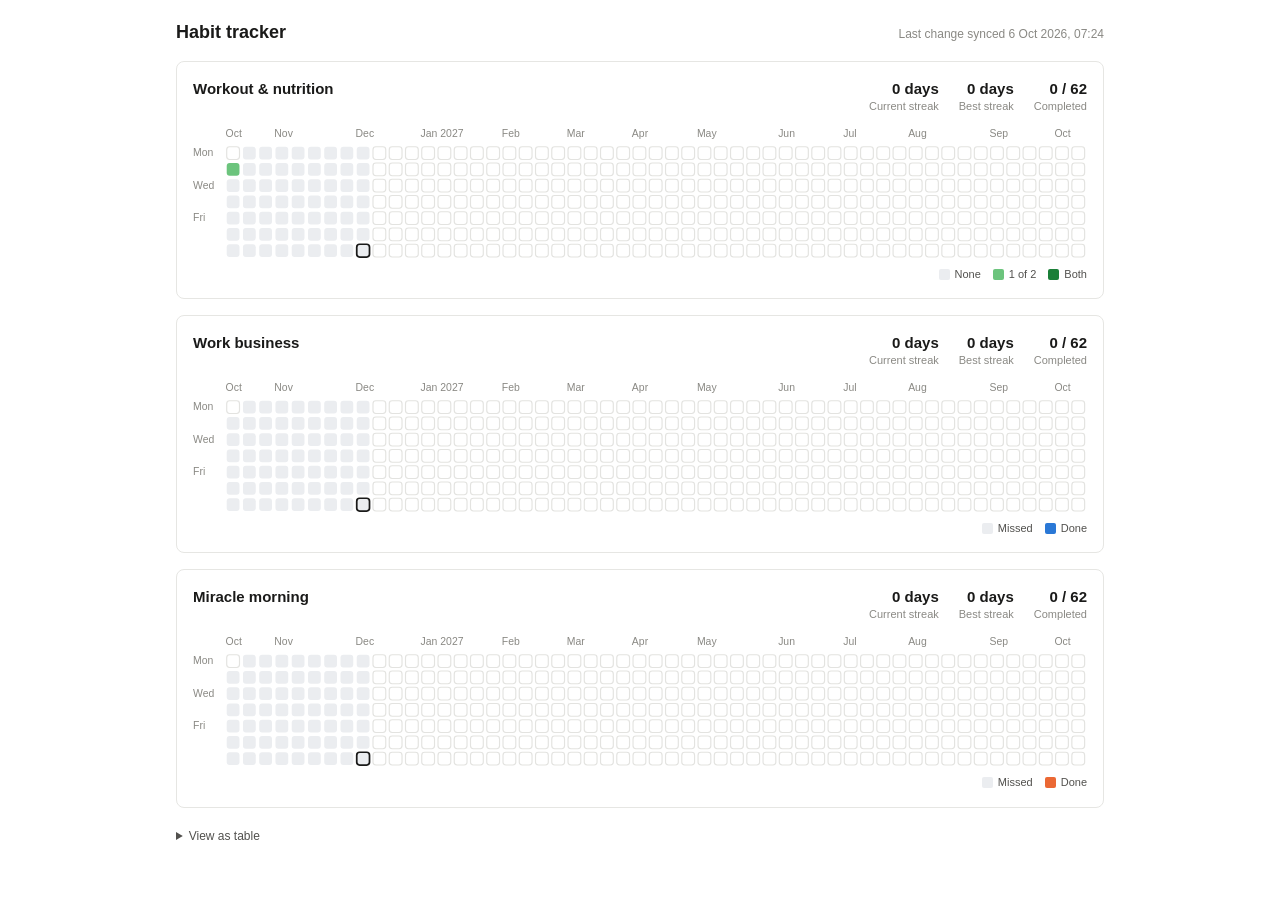
==== site/index.html @ b279e50f "Add Notion habit heatmaps with scheduled sync and Pages deploy Co-Authored-By: Claude Opus 5.5 <nore" ====
<!DOCTYPE html>
<html lang="en">
<head>
    <meta charset="UTF-8">
    <meta name="viewport" content="width=device-width, initial-scale=1.0">
    <meta name="color-scheme" content="light dark">
    <title>Habit tracker</title>
    <link rel="stylesheet" href="styles.css">
    <script>
        // ?theme=dark or ?theme=light pins the theme (handy for Notion embeds).
        (function () {
            var theme = new URLSearchParams(location.search).get('theme');
            if (theme === 'dark' || theme === 'light') document.documentElement.dataset.theme = theme;
        })();
    </script>
</head>
<body>
    <main class="page">
        <header class="page-header">
            <h1>Habit tracker</h1>
            <p class="updated" id="updated"></p>
        </header>

        <div id="charts" class="charts" aria-live="polite">
            <p class="status" id="status">Loading…</p>
        </div>

        <details class="table-view" id="table-view" hidden>
            <summary>View as table</summary>
            <div class="table-scroll">
                <table id="table"></table>
            </div>
        </details>
    </main>

    <div class="tooltip" id="tooltip" role="tooltip" hidden></div>

    <script src="heatmap.js"></script>
</body>
</html>
---- site/styles.css ----
:root {
    color-scheme: light;
    --surface: #ffffff;
    --card: #ffffff;
    --border: #e6e6e3;
    --text-primary: #1a1a19;
    --text-secondary: #52514e;
    --text-muted: #8a8984;
    --cell-empty: #ebedf0;
    --cell-outline: #e3e3e0;
    --today-ring: #1a1a19;
    --tooltip-bg: #1a1a19;
    --tooltip-text: #ffffff;
    --tooltip-muted: #b5b4ae;

    --green-half: #6cc47d;
    --green-full: #1a7f37;
    --blue-full: #2a78d6;
    --orange-full: #eb6834;
}

@media (prefers-color-scheme: dark) {
    :root:not([data-theme="light"]) {
        color-scheme: dark;
        --surface: #191919;
        --card: #191919;
        --border: #2f2f2d;
        --text-primary: #f2f2f0;
        --text-secondary: #c3c2b7;
        --text-muted: #8a8984;
        --cell-empty: #2a2a28;
        --cell-outline: #2f2f2d;
        --today-ring: #f2f2f0;
        --tooltip-bg: #f2f2f0;
        --tooltip-text: #1a1a19;
        --tooltip-muted: #52514e;

        --green-half: #1f6f3a;
        --green-full: #3fd35f;
        --blue-full: #3987e5;
        --orange-full: #d95926;
    }
}

:root[data-theme="dark"] {
    color-scheme: dark;
    --surface: #191919;
    --card: #191919;
    --border: #2f2f2d;
    --text-primary: #f2f2f0;
    --text-secondary: #c3c2b7;
    --text-muted: #8a8984;
    --cell-empty: #2a2a28;
    --cell-outline: #2f2f2d;
    --today-ring: #f2f2f0;
    --tooltip-bg: #f2f2f0;
    --tooltip-text: #1a1a19;
    --tooltip-muted: #52514e;

    --green-half: #1f6f3a;
    --green-full: #3fd35f;
    --blue-full: #3987e5;
    --orange-full: #d95926;
}

.hue-green { --half: var(--green-half); --full: var(--green-full); }
.hue-blue { --full: var(--blue-full); }
.hue-orange { --full: var(--orange-full); }

* { box-sizing: border-box; }

body {
    margin: 0;
    background: var(--surface);
    color: var(--text-primary);
    font-family: -apple-system, BlinkMacSystemFont, "Segoe UI", Helvetica, Arial, sans-serif;
    font-size: 14px;
    line-height: 1.4;
    -webkit-font-smoothing: antialiased;
}

.page {
    max-width: 960px;
    margin: 0 auto;
    padding: 20px 16px 32px;
}

.page-header {
    display: flex;
    align-items: baseline;
    justify-content: space-between;
    gap: 12px;
    flex-wrap: wrap;
    margin-bottom: 16px;
}

h1 {
    margin: 0;
    font-size: 18px;
    font-weight: 600;
}

.updated {
    margin: 0;
    color: var(--text-muted);
    font-size: 12px;
}

.charts {
    display: grid;
    gap: 16px;
}

.status {
    margin: 0;
    padding: 32px 0;
    color: var(--text-secondary);
    text-align: center;
}

.card {
    background: var(--card);
    border: 1px solid var(--border);
    border-radius: 8px;
    padding: 16px;
    min-width: 0;
}

.card-header {
    display: flex;
    align-items: flex-start;
    justify-content: space-between;
    gap: 8px 24px;
    flex-wrap: wrap;
    margin-bottom: 12px;
}

.card h2 {
    margin: 0;
    font-size: 15px;
    font-weight: 600;
}

.stats {
    display: flex;
    gap: 20px;
    margin: 0;
}

.stat {
    display: flex;
    flex-direction: column-reverse;
    text-align: right;
}

.stat dt {
    color: var(--text-muted);
    font-size: 11px;
}

.stat dd {
    margin: 0;
    font-size: 15px;
    font-weight: 600;
    font-variant-numeric: tabular-nums;
}

/* The year is 53 columns wide; on narrow screens it scrolls instead of shrinking to dust. */
.heatmap-scroll {
    overflow-x: auto;
    scrollbar-width: thin;
}

.heatmap {
    display: block;
    width: 100%;
    min-width: 660px;
    height: auto;
}

.heatmap text {
    fill: var(--text-muted);
    font-size: 9px;
}

.cell {
    stroke: transparent;
    stroke-width: 1.5px;
}

.cell.level-none { fill: var(--cell-empty); }
.cell.level-half { fill: var(--half); }
.cell.level-full { fill: var(--full); }

/* Days outside the tracked period (before the first entry, or still to come). */
.cell.untracked {
    fill: transparent;
    stroke: var(--cell-outline);
    stroke-width: 1px;
}

.cell.today { stroke: var(--today-ring); }
.cell.active { stroke: var(--text-secondary); }

.card-footer {
    display: flex;
    justify-content: flex-end;
    margin-top: 8px;
}

.legend {
    display: flex;
    align-items: center;
    gap: 12px;
    margin: 0;
    padding: 0;
    list-style: none;
    color: var(--text-secondary);
    font-size: 11px;
}

.legend li {
    display: flex;
    align-items: center;
    gap: 5px;
}

.swatch {
    width: 11px;
    height: 11px;
    border-radius: 2px;
}

.swatch.level-none { background: var(--cell-empty); }
.swatch.level-half { background: var(--half); }
.swatch.level-full { background: var(--full); }

.tooltip {
    position: fixed;
    z-index: 10;
    max-width: 240px;
    padding: 8px 10px;
    border-radius: 6px;
    background: var(--tooltip-bg);
    color: var(--tooltip-text);
    font-size: 12px;
    pointer-events: none;
    box-shadow: 0 4px 14px rgba(0, 0, 0, 0.18);
}

.tooltip-date { font-weight: 600; }
.tooltip-note { color: var(--tooltip-muted); }

.tooltip-rows {
    margin: 4px 0 0;
    padding: 0;
    list-style: none;
}

.tooltip-rows li {
    display: flex;
    justify-content: space-between;
    gap: 16px;
}

.tooltip-rows .missed { color: var(--tooltip-muted); }

.table-view {
    margin-top: 20px;
    color: var(--text-secondary);
    font-size: 12px;
}

.table-view summary {
    cursor: pointer;
    width: fit-content;
}

.table-scroll {
    overflow-x: auto;
    margin-top: 10px;
}

table {
    border-collapse: collapse;
    width: 100%;
    font-variant-numeric: tabular-nums;
}

th, td {
    padding: 6px 10px;
    border-bottom: 1px solid var(--border);
    text-align: left;
    white-space: nowrap;
}

th {
    color: var(--text-muted);
    font-weight: 500;
}
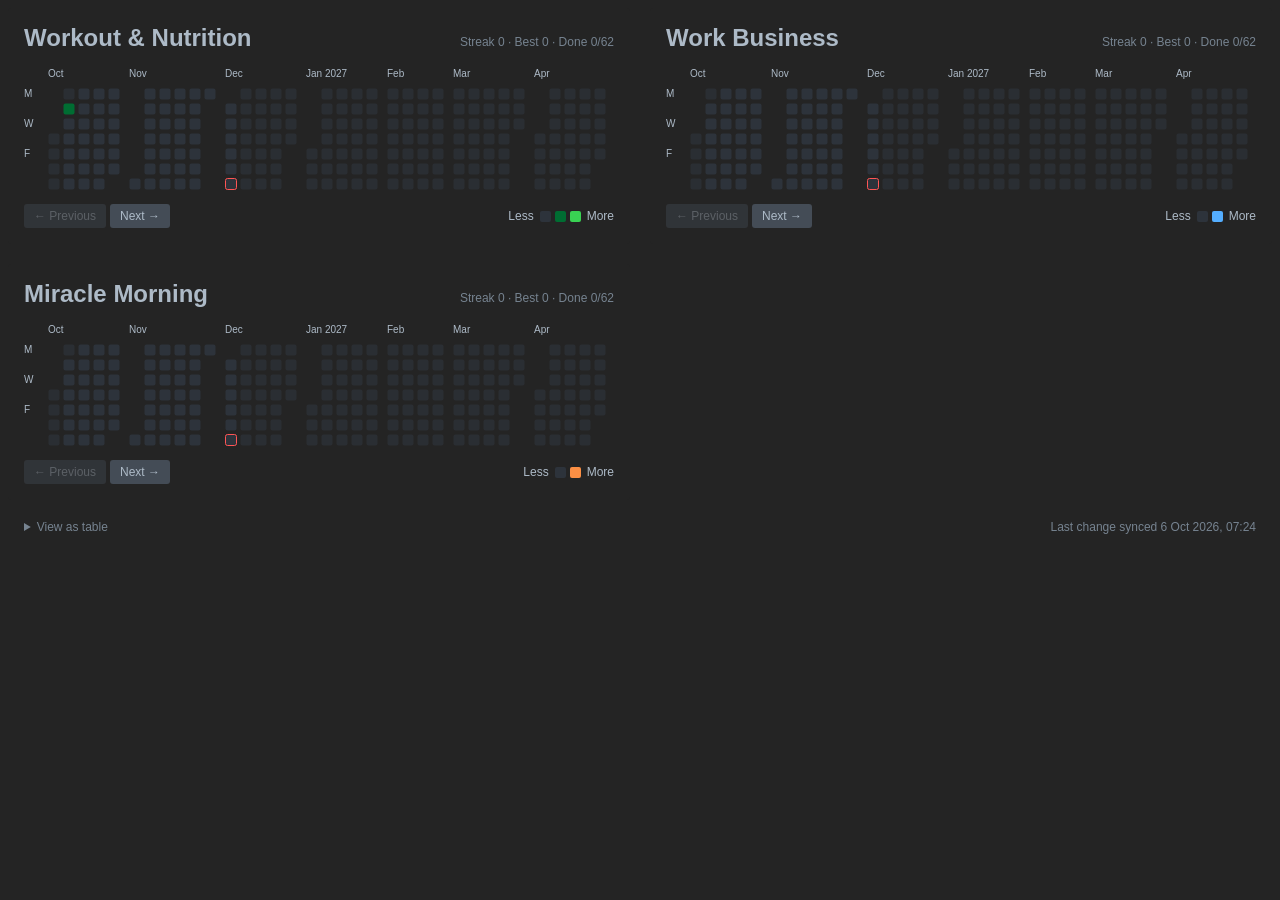
==== commit e1e955d1: "Restyle charts to match the old notion-githubchart look Dark 2-column layout, month blocks, Previous" ====
--- a/site/index.html
+++ b/site/index.html
@@ -3,35 +3,24 @@
 <head>
     <meta charset="UTF-8">
     <meta name="viewport" content="width=device-width, initial-scale=1.0">
-    <meta name="color-scheme" content="light dark">
+    <meta name="color-scheme" content="dark">
     <title>Habit tracker</title>
     <link rel="stylesheet" href="styles.css">
-    <script>
-        // ?theme=dark or ?theme=light pins the theme (handy for Notion embeds).
-        (function () {
-            var theme = new URLSearchParams(location.search).get('theme');
-            if (theme === 'dark' || theme === 'light') document.documentElement.dataset.theme = theme;
-        })();
-    </script>
 </head>
 <body>
-    <main class="page">
-        <header class="page-header">
-            <h1>Habit tracker</h1>
-            <p class="updated" id="updated"></p>
-        </header>
+    <div id="charts" class="calendar-row" aria-live="polite">
+        <p class="status" id="status">Loading…</p>
+    </div>
 
-        <div id="charts" class="charts" aria-live="polite">
-            <p class="status" id="status">Loading…</p>
-        </div>
-
-        <details class="table-view" id="table-view" hidden>
+    <footer class="page-footer">
+        <details id="table-view" hidden>
             <summary>View as table</summary>
             <div class="table-scroll">
                 <table id="table"></table>
             </div>
         </details>
-    </main>
+        <p class="updated" id="updated"></p>
+    </footer>
 
     <div class="tooltip" id="tooltip" role="tooltip" hidden></div>
 
--- a/site/styles.css
+++ b/site/styles.css
@@ -1,255 +1,164 @@
 :root {
-    color-scheme: light;
-    --surface: #ffffff;
-    --card: #ffffff;
-    --border: #e6e6e3;
-    --text-primary: #1a1a19;
-    --text-secondary: #52514e;
-    --text-muted: #8a8984;
-    --cell-empty: #ebedf0;
-    --cell-outline: #e3e3e0;
-    --today-ring: #1a1a19;
-    --tooltip-bg: #1a1a19;
-    --tooltip-text: #ffffff;
-    --tooltip-muted: #b5b4ae;
-
-    --green-half: #6cc47d;
-    --green-full: #1a7f37;
-    --blue-full: #2a78d6;
-    --orange-full: #eb6834;
-}
-
-@media (prefers-color-scheme: dark) {
-    :root:not([data-theme="light"]) {
-        color-scheme: dark;
-        --surface: #191919;
-        --card: #191919;
-        --border: #2f2f2d;
-        --text-primary: #f2f2f0;
-        --text-secondary: #c3c2b7;
-        --text-muted: #8a8984;
-        --cell-empty: #2a2a28;
-        --cell-outline: #2f2f2d;
-        --today-ring: #f2f2f0;
-        --tooltip-bg: #f2f2f0;
-        --tooltip-text: #1a1a19;
-        --tooltip-muted: #52514e;
-
-        --green-half: #1f6f3a;
-        --green-full: #3fd35f;
-        --blue-full: #3987e5;
-        --orange-full: #d95926;
+    color-scheme: dark;
+    --background: #242424;
+    --text: #adbac7;
+    --text-muted: #768390;
+    --cell-empty: #2d333b;
+    --button: #444c56;
+    --today: #ff5555;
+}
+
+* { box-sizing: border-box; }
+
+body {
+    margin: 8px;
+    background: var(--background);
+    color: var(--text);
+    font-family: Arial, sans-serif;
+}
+
+.calendar-row {
+    display: flex;
+    flex-wrap: wrap;
+    margin: 0 -10px;
+}
+
+.status {
+    width: 100%;
+    margin: 0;
+    padding: 32px 0;
+    text-align: center;
+}
+
+.calendar-container {
+    width: calc(50% - 20px);
+    margin: 0 10px 20px;
+    padding: 1rem;
+    border-radius: 3px;
+    background: var(--background);
+    color: var(--text);
+    min-width: 0;
+}
+
+@media (max-width: 768px) {
+    .calendar-row { margin: 0; }
+
+    .calendar-container {
+        width: 100%;
+        margin: 0 0 20px;
     }
 }
 
-:root[data-theme="dark"] {
-    color-scheme: dark;
-    --surface: #191919;
-    --card: #191919;
-    --border: #2f2f2d;
-    --text-primary: #f2f2f0;
-    --text-secondary: #c3c2b7;
-    --text-muted: #8a8984;
-    --cell-empty: #2a2a28;
-    --cell-outline: #2f2f2d;
-    --today-ring: #f2f2f0;
-    --tooltip-bg: #f2f2f0;
-    --tooltip-text: #1a1a19;
-    --tooltip-muted: #52514e;
-
-    --green-half: #1f6f3a;
-    --green-full: #3fd35f;
-    --blue-full: #3987e5;
-    --orange-full: #d95926;
-}
-
-.hue-green { --half: var(--green-half); --full: var(--green-full); }
-.hue-blue { --full: var(--blue-full); }
-.hue-orange { --full: var(--orange-full); }
-
-* { box-sizing: border-box; }
-
-body {
+.calendar-header {
+    display: flex;
+    align-items: baseline;
+    justify-content: space-between;
+    flex-wrap: wrap;
+    gap: 4px 16px;
+    margin-bottom: 14px;
+}
+
+h2 {
     margin: 0;
-    background: var(--surface);
-    color: var(--text-primary);
-    font-family: -apple-system, BlinkMacSystemFont, "Segoe UI", Helvetica, Arial, sans-serif;
-    font-size: 14px;
-    line-height: 1.4;
-    -webkit-font-smoothing: antialiased;
-}
-
-.page {
-    max-width: 960px;
-    margin: 0 auto;
-    padding: 20px 16px 32px;
-}
-
-.page-header {
-    display: flex;
-    align-items: baseline;
-    justify-content: space-between;
-    gap: 12px;
-    flex-wrap: wrap;
-    margin-bottom: 16px;
-}
-
-h1 {
-    margin: 0;
-    font-size: 18px;
-    font-weight: 600;
-}
-
-.updated {
+    font-size: 1.5em;
+}
+
+.stats {
     margin: 0;
     color: var(--text-muted);
     font-size: 12px;
-}
-
-.charts {
-    display: grid;
-    gap: 16px;
-}
-
-.status {
-    margin: 0;
-    padding: 32px 0;
-    color: var(--text-secondary);
-    text-align: center;
-}
-
-.card {
-    background: var(--card);
-    border: 1px solid var(--border);
-    border-radius: 8px;
-    padding: 16px;
-    min-width: 0;
-}
-
-.card-header {
-    display: flex;
-    align-items: flex-start;
-    justify-content: space-between;
-    gap: 8px 24px;
-    flex-wrap: wrap;
-    margin-bottom: 12px;
-}
-
-.card h2 {
-    margin: 0;
-    font-size: 15px;
-    font-weight: 600;
-}
-
-.stats {
-    display: flex;
-    gap: 20px;
-    margin: 0;
-}
-
-.stat {
-    display: flex;
-    flex-direction: column-reverse;
-    text-align: right;
-}
-
-.stat dt {
-    color: var(--text-muted);
-    font-size: 11px;
-}
-
-.stat dd {
-    margin: 0;
-    font-size: 15px;
-    font-weight: 600;
     font-variant-numeric: tabular-nums;
-}
-
-/* The year is 53 columns wide; on narrow screens it scrolls instead of shrinking to dust. */
-.heatmap-scroll {
-    overflow-x: auto;
-    scrollbar-width: thin;
-}
-
-.heatmap {
-    display: block;
-    width: 100%;
-    min-width: 660px;
-    height: auto;
-}
-
-.heatmap text {
-    fill: var(--text-muted);
-    font-size: 9px;
-}
-
-.cell {
-    stroke: transparent;
-    stroke-width: 1.5px;
-}
-
-.cell.level-none { fill: var(--cell-empty); }
-.cell.level-half { fill: var(--half); }
-.cell.level-full { fill: var(--full); }
-
-/* Days outside the tracked period (before the first entry, or still to come). */
-.cell.untracked {
-    fill: transparent;
-    stroke: var(--cell-outline);
+    white-space: nowrap;
+}
+
+.calendar-body {
+    overflow: hidden;
+    min-height: 124px;
+}
+
+.calendar { display: block; }
+
+.calendar text {
+    fill: var(--text);
+    font-size: 10px;
+}
+
+.cell { fill: var(--cell-empty); }
+
+/* Days before the first entry or still to come sit further back than a missed day. */
+.cell.untracked { fill-opacity: 0.7; }
+
+.cell.today {
+    stroke: var(--today);
     stroke-width: 1px;
 }
 
-.cell.today { stroke: var(--today-ring); }
-.cell.active { stroke: var(--text-secondary); }
-
-.card-footer {
-    display: flex;
-    justify-content: flex-end;
-    margin-top: 8px;
-}
-
-.legend {
+.button-legend-container {
     display: flex;
     align-items: center;
-    gap: 12px;
-    margin: 0;
-    padding: 0;
-    list-style: none;
-    color: var(--text-secondary);
-    font-size: 11px;
-}
-
-.legend li {
+    justify-content: space-between;
+    flex-wrap: wrap;
+    gap: 10px;
+    margin-top: 14px;
+}
+
+.button-container {
+    display: flex;
+    gap: 4px;
+}
+
+.button {
+    padding: 5px 10px;
+    border: 0;
+    border-radius: 3px;
+    background: var(--button);
+    color: var(--text);
+    font: inherit;
+    font-size: 12px;
+    cursor: pointer;
+}
+
+.button:hover:not(:disabled) { background: #545d68; }
+
+.button:disabled {
+    opacity: 0.4;
+    cursor: default;
+}
+
+.legend-container {
     display: flex;
     align-items: center;
-    gap: 5px;
+    gap: 6px;
+    font-size: 12px;
+}
+
+.legend-swatches {
+    display: flex;
+    gap: 4px;
 }
 
 .swatch {
     width: 11px;
     height: 11px;
     border-radius: 2px;
-}
-
-.swatch.level-none { background: var(--cell-empty); }
-.swatch.level-half { background: var(--half); }
-.swatch.level-full { background: var(--full); }
+    background: var(--cell-empty);
+}
 
 .tooltip {
     position: fixed;
     z-index: 10;
-    max-width: 240px;
+    max-width: 260px;
     padding: 8px 10px;
-    border-radius: 6px;
-    background: var(--tooltip-bg);
-    color: var(--tooltip-text);
+    border-radius: 3px;
+    background: #adbac7;
+    color: #1c2128;
     font-size: 12px;
     pointer-events: none;
-    box-shadow: 0 4px 14px rgba(0, 0, 0, 0.18);
-}
-
-.tooltip-date { font-weight: 600; }
-.tooltip-note { color: var(--tooltip-muted); }
+    box-shadow: 0 4px 14px rgba(0, 0, 0, 0.4);
+}
+
+.tooltip-date { font-weight: bold; }
+.tooltip-note { color: #444c56; }
 
 .tooltip-rows {
     margin: 4px 0 0;
@@ -263,18 +172,25 @@
     gap: 16px;
 }
 
-.tooltip-rows .missed { color: var(--tooltip-muted); }
-
-.table-view {
-    margin-top: 20px;
-    color: var(--text-secondary);
-    font-size: 12px;
-}
-
-.table-view summary {
+.tooltip-rows .missed { color: #444c56; }
+
+.page-footer {
+    display: flex;
+    align-items: baseline;
+    justify-content: space-between;
+    flex-wrap: wrap;
+    gap: 8px 16px;
+    padding: 0 1rem 1rem;
+    color: var(--text-muted);
+    font-size: 12px;
+}
+
+.page-footer summary {
     cursor: pointer;
     width: fit-content;
 }
+
+.updated { margin: 0; }
 
 .table-scroll {
     overflow-x: auto;
@@ -283,18 +199,15 @@
 
 table {
     border-collapse: collapse;
-    width: 100%;
     font-variant-numeric: tabular-nums;
 }
 
 th, td {
-    padding: 6px 10px;
-    border-bottom: 1px solid var(--border);
+    padding: 6px 12px 6px 0;
+    border-bottom: 1px solid var(--cell-empty);
     text-align: left;
     white-space: nowrap;
 }
 
-th {
-    color: var(--text-muted);
-    font-weight: 500;
-}
+th { font-weight: normal; }
+td { color: var(--text); }
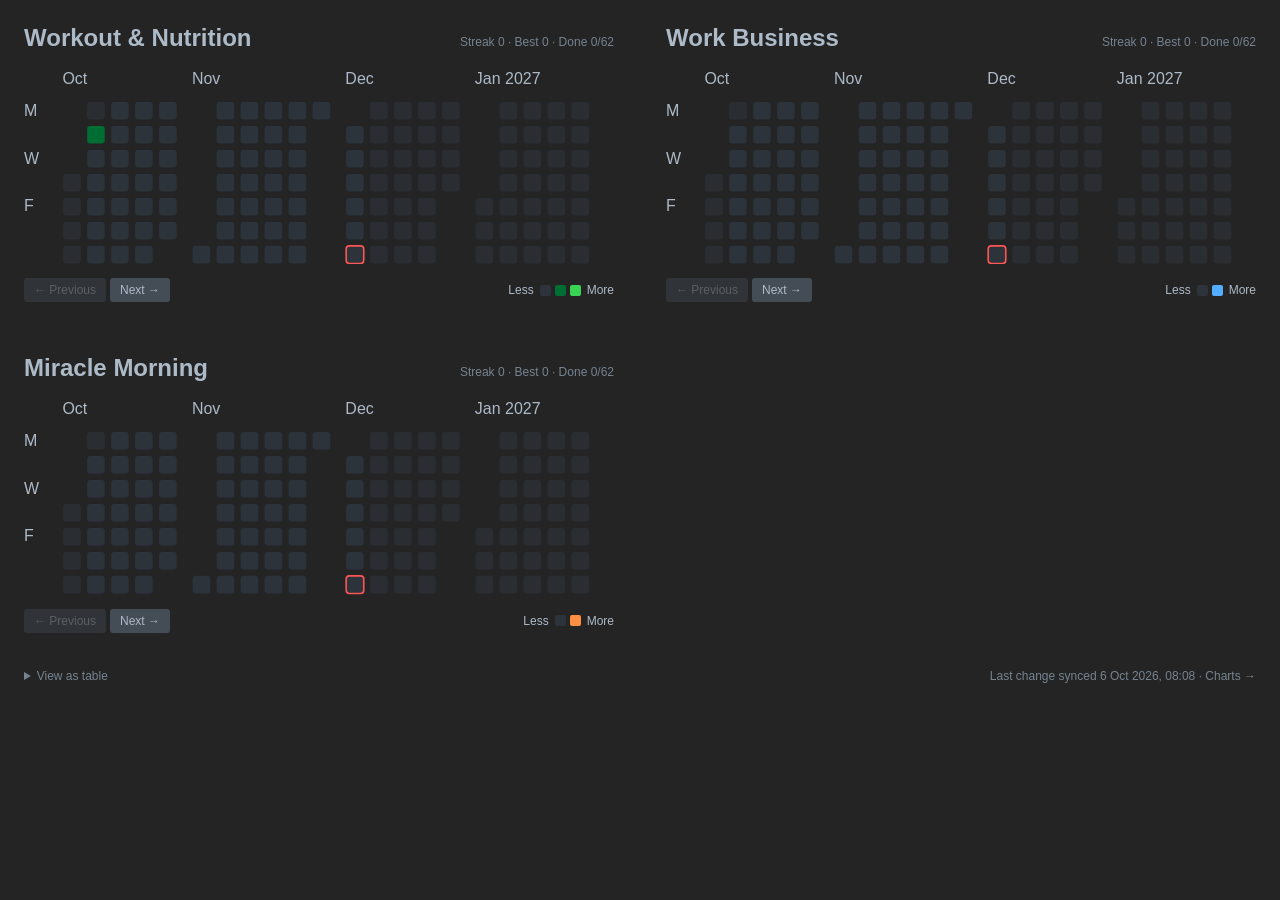
==== commit 7b79a8cc: "Add dashboard page with weekly, daily and per-habit charts Syncs the Goals database and plots goal s" ====
--- a/site/index.html
+++ b/site/index.html
@@ -19,7 +19,7 @@
                 <table id="table"></table>
             </div>
         </details>
-        <p class="updated" id="updated"></p>
+        <p class="updated"><span id="updated"></span> · <a href="charts.html">Charts →</a></p>
     </footer>
 
     <div class="tooltip" id="tooltip" role="tooltip" hidden></div>
--- a/site/styles.css
+++ b/site/styles.css
@@ -71,12 +71,12 @@
     white-space: nowrap;
 }
 
-.calendar-body {
-    overflow: hidden;
-    min-height: 124px;
-}
-
-.calendar { display: block; }
+.calendar {
+    display: block;
+    width: 100%;
+    max-width: 720px;
+    height: auto;
+}
 
 .calendar text {
     fill: var(--text);
@@ -192,6 +192,13 @@
 
 .updated { margin: 0; }
 
+.page-footer a {
+    color: inherit;
+    text-decoration: none;
+}
+
+.page-footer a:hover { color: var(--text); }
+
 .table-scroll {
     overflow-x: auto;
     margin-top: 10px;
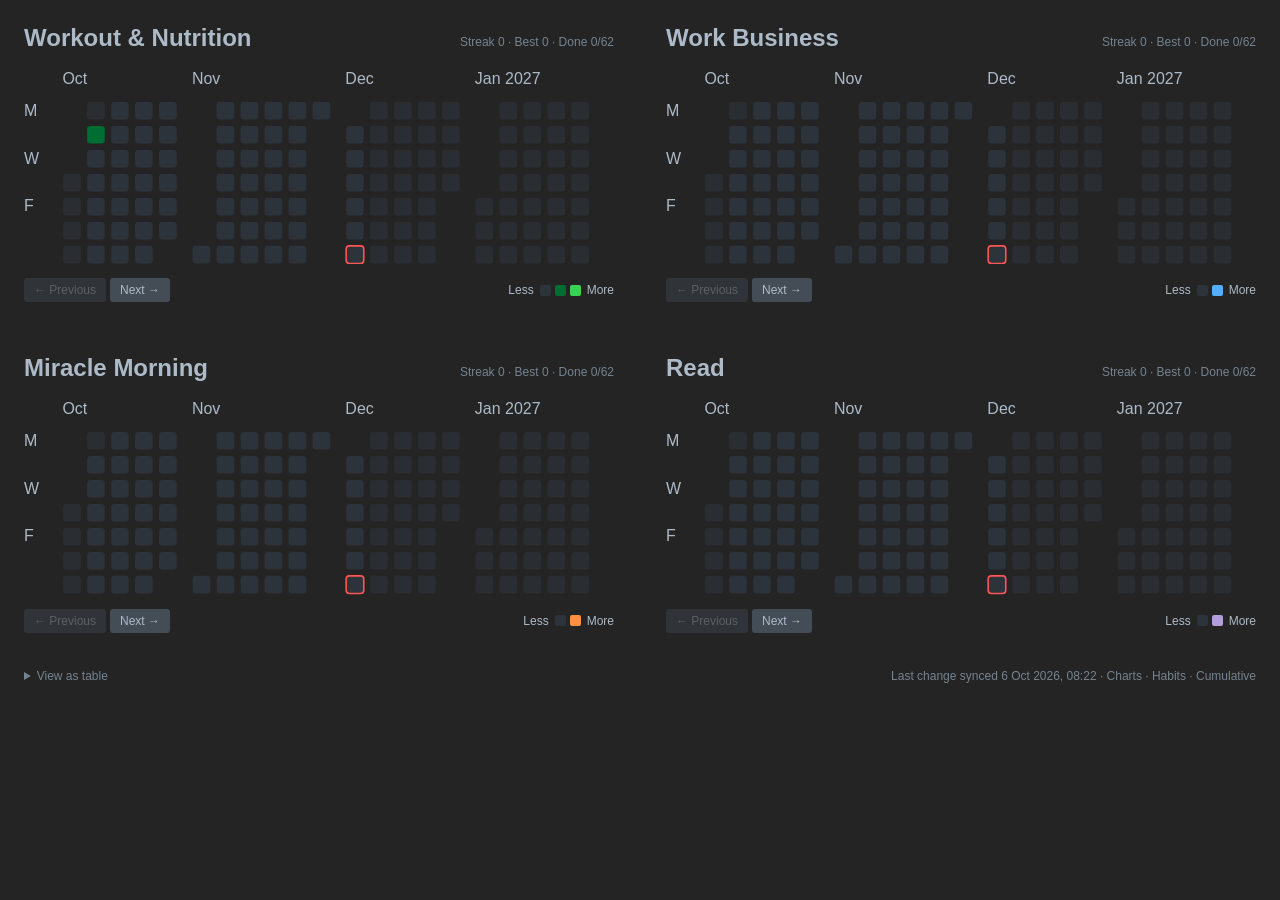
==== commit a4651680: "Add Read habit, fourth calendar and cumulative score page Co-Authored-By: Claude Opus 5.5 <noreply@a" ====
--- a/site/index.html
+++ b/site/index.html
@@ -19,7 +19,7 @@
                 <table id="table"></table>
             </div>
         </details>
-        <p class="updated"><span id="updated"></span> · <a href="charts.html">Charts →</a></p>
+        <p class="updated"><span id="updated"></span> · <a href="charts.html">Charts</a> · <a href="habits.html">Habits</a> · <a href="cumulative.html">Cumulative</a></p>
     </footer>
 
     <div class="tooltip" id="tooltip" role="tooltip" hidden></div>
